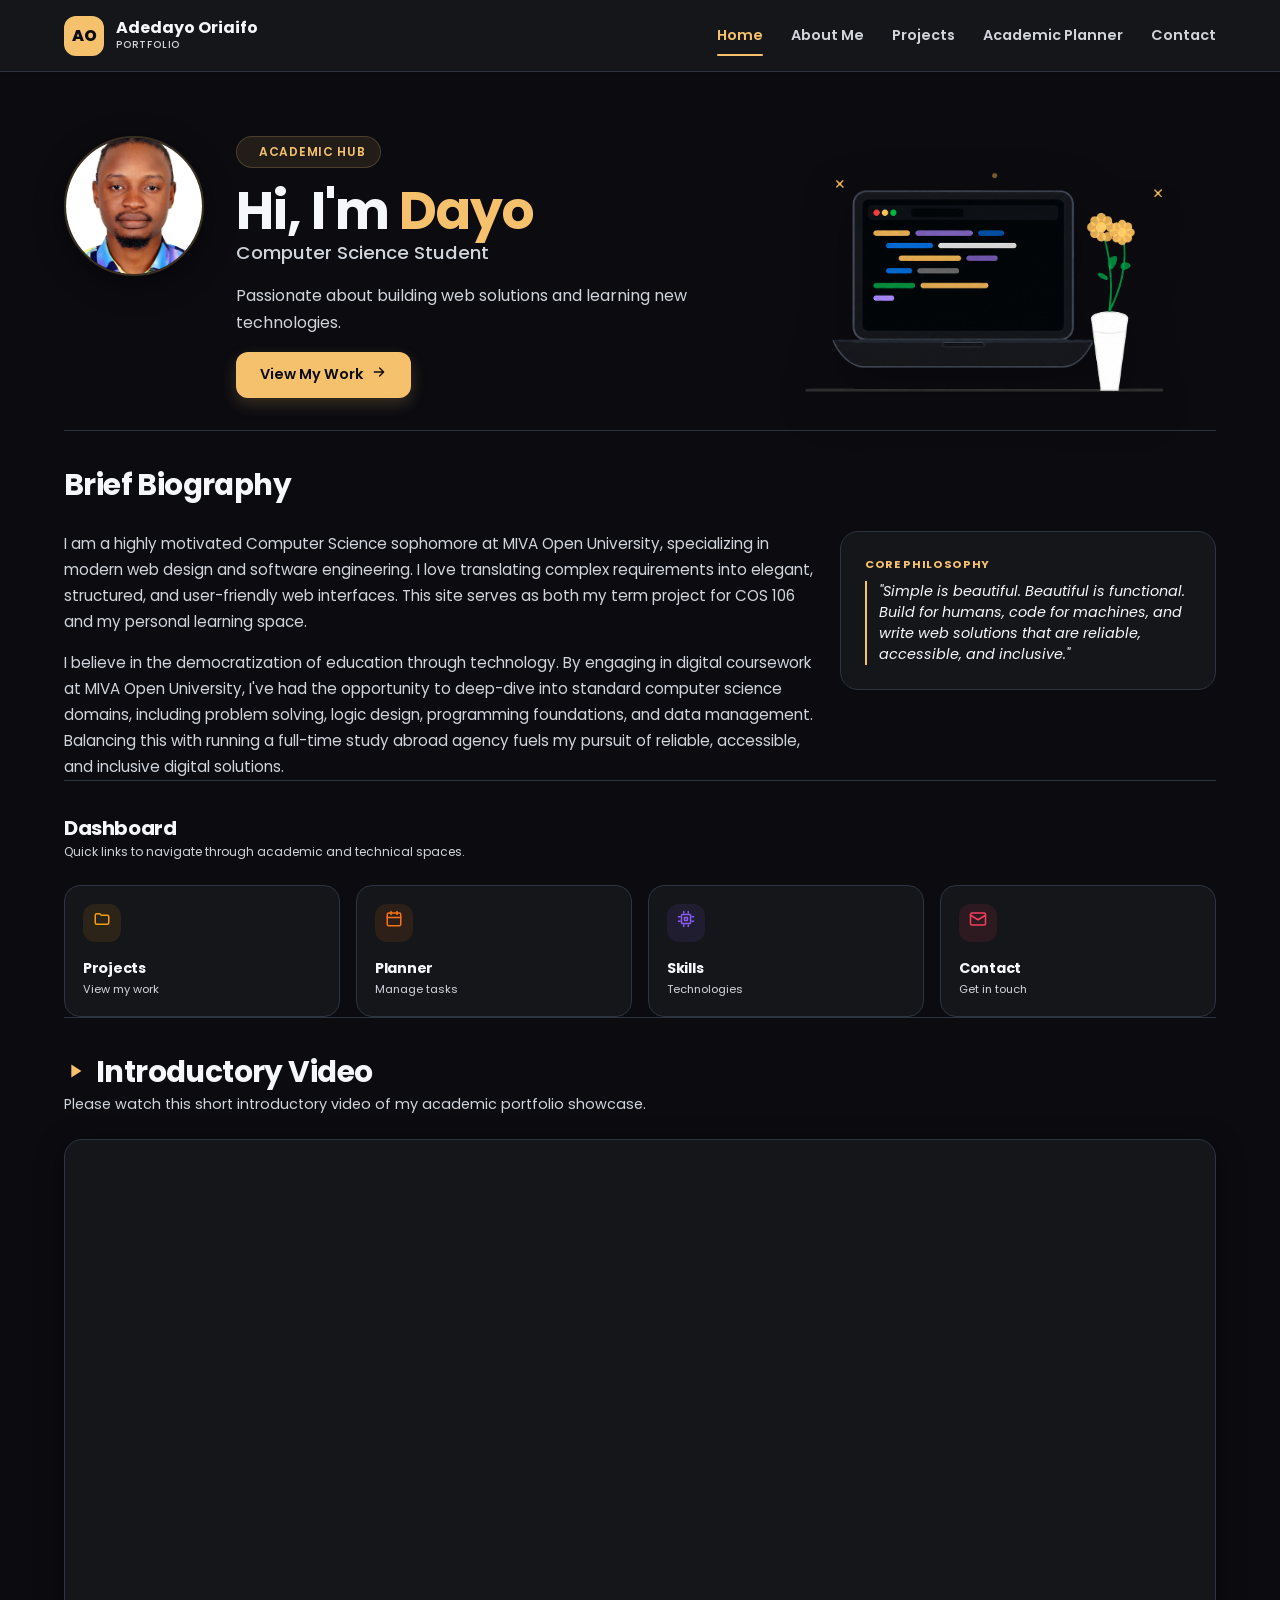
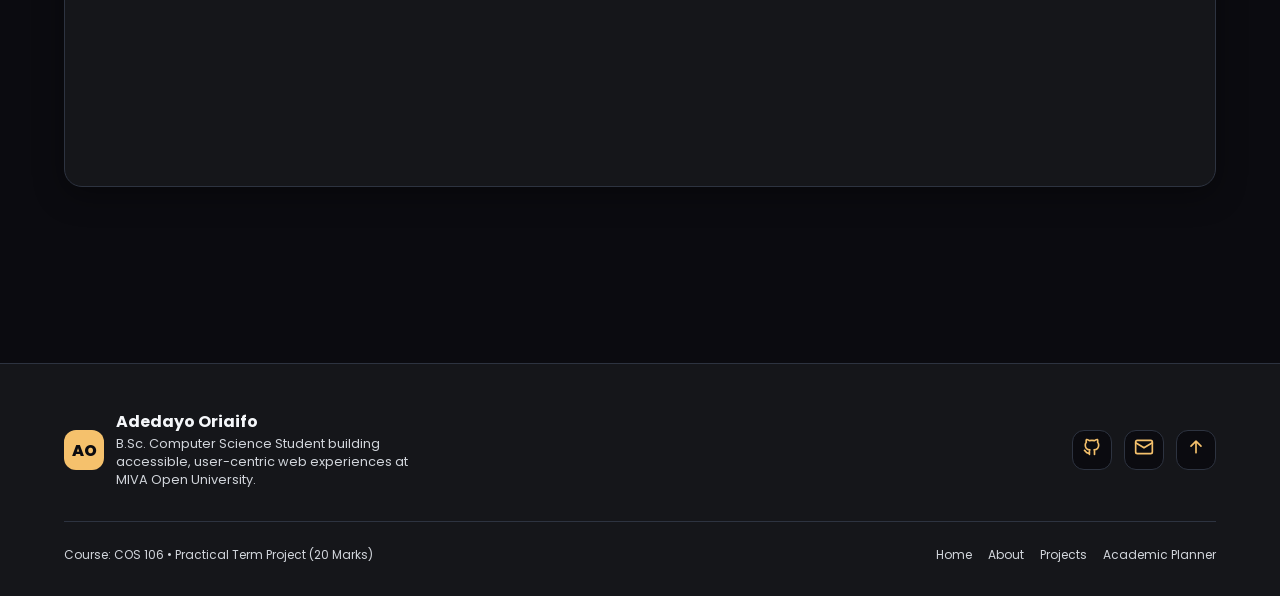
==== index.html @ 8abbb2ca "Project Structure fix" ====
<!doctype html>
<html lang="en">
<head>
<meta charset="UTF-8" />
<meta name="viewport" content="width=device-width, initial-scale=1.0" />
<title>Adedayo Oriaifo | Student Portfolio & Academic Planner</title>
<meta name="description" content="Academic portfolio and student management site for Adedayo Oriaifo, COS 106 term project." />
<link rel="stylesheet" href="styles.css" />
</head>
<body>

<!-- HEADER SECTION -->
 
<header class="site-header">
  <div class="container">
    <a href="index.html" class="brand" id="nav-logo">
      <span class="brand-mark">AO</span>
      <span>
        <span class="brand-text-name">Adedayo Oriaifo</span>
        <span class="brand-text-sub">Portfolio</span>
      </span>
    </a>

    <nav class="desktop-nav" aria-label="Primary navigation">
      <a href="index.html" class="nav-link active">Home</a>
      <a href="about.html" class="nav-link">About Me</a>
      <a href="projects.html" class="nav-link">Projects</a>
      <a href="planner.html" class="nav-link">Academic Planner</a>
      <a href="contact.html" class="nav-link">Contact</a>
    </nav>


    <div class="header-actions">
      <button id="mobile-menu-toggle" class="icon-btn mobile-menu-toggle" aria-label="Open menu" aria-expanded="false"></button>
    </div>
  </div>

  <nav id="mobile-nav" class="mobile-nav" hidden aria-label="Mobile navigation">
    <a href="index.html" class="mobile-nav-link active"><span data-icon="user"></span>Home</a>
    <a href="about.html" class="mobile-nav-link"><span data-icon="gradCap"></span>About Me</a>
    <a href="projects.html" class="mobile-nav-link"><span data-icon="folder"></span>Projects</a>
    <a href="planner.html" class="mobile-nav-link"><span data-icon="calendarDays"></span>Academic Planner</a>
    <a href="contact.html" class="mobile-nav-link"><span data-icon="mail"></span>Contact</a>
  </nav>
</header>

<!-- MAIN CONTENT -->

<main id="main-content">
  <div class="container">
    <section id="home-section" class="page-section">

      <div class="hero">
        <div class="hero-intro">
          <div class="hero-avatar">
            <img src="assets/images/dayo-profile.jpg" alt="Adedayo Oriaifo's Portrait" />
          </div>

          <div class="hero-copy">
            <span class="eyebrow"><span data-icon="sparkles"></span> Academic Hub</span>
            <div>
              <h1>Hi, I'm <span class="text-accent">Dayo</span></h1>
              <p class="role">Computer Science Student</p>
            </div>
            <p class="desc">Passionate about building web solutions and learning new technologies.</p>
            <div>
              <a href="projects.html" class="btn btn-primary" id="cta-work-btn">
                View My Work <span data-icon="arrowRight"></span>
              </a>
            </div>
          </div>
        </div>

        <div class="hero-illustration" id="hero-illustration">
          <img src="assets/images/hero-illustration.png" alt="Developer workspace illustration">
        </div>
      </div>

      <!-- Brief Biography -->
      <div class="bio-section">
        <h2>Brief Biography</h2>
        <div class="bio-grid">
          <div class="bio-text">
            <p>I am a highly motivated Computer Science sophomore at MIVA Open University, specializing in modern web design and software engineering. I love translating complex requirements into elegant, structured, and user-friendly web interfaces. This site serves as both my term project for COS 106 and my personal learning space.</p>
            <p>I believe in the democratization of education through technology. By engaging in digital coursework at MIVA Open University, I've had the opportunity to deep-dive into standard computer science domains, including problem solving, logic design, programming foundations, and data management. Balancing this with running a full-time study abroad agency fuels my pursuit of reliable, accessible, and inclusive digital solutions.</p>
          </div>
          <div class="philosophy-card">
            <span class="philosophy-label">Core Philosophy</span>
            <blockquote>"Simple is beautiful. Beautiful is functional. Build for humans, code for machines, and write web solutions that are reliable, accessible, and inclusive."</blockquote>
          </div>
        </div>
      </div>

      <!-- Dashboard Quick Nav -->
      <div class="dashboard-section">
        <div>
          <h3>Dashboard</h3>
          <p class="text-sec" style="font-size:0.75rem;">Quick links to navigate through academic and technical spaces.</p>
        </div>
        <div class="dashboard-grid">
          <a href="projects.html" class="dashboard-card">
            <div class="dc-top">
              <span class="dc-icon dc-amber" data-icon="folder"></span>
              <span class="dc-arrow">→</span>
            </div>
            <div>
              <h4>Projects</h4>
              <p>View my work</p>
            </div>
          </a>
          <a href="planner.html" class="dashboard-card">
            <div class="dc-top">
              <span class="dc-icon dc-orange" data-icon="calendarDays"></span>
              <span class="dc-arrow">→</span>
            </div>
            <div>
              <h4>Planner</h4>
              <p>Manage tasks</p>
            </div>
          </a>
          <a href="about.html#skills-subsection" class="dashboard-card">
            <div class="dc-top">
              <span class="dc-icon dc-violet" data-icon="cpu"></span>
              <span class="dc-arrow">→</span>
            </div>
            <div>
              <h4>Skills</h4>
              <p>Technologies</p>
            </div>
          </a>
          <a href="contact.html" class="dashboard-card">
            <div class="dc-top">
              <span class="dc-icon dc-rose" data-icon="mail"></span>
              <span class="dc-arrow">→</span>
            </div>
            <div>
              <h4>Contact</h4>
              <p>Get in touch</p>
            </div>
          </a>
        </div>
      </div>

      <!-- Introductory Video -->
      <div class="video-section">
        <div>
          <h2><span data-icon="play"></span> Introductory Video</h2>
          <p class="text-sec" style="font-size:0.9rem;">Please watch this short introductory video of my academic portfolio showcase.</p>
        </div>
        <div class="video-frame">
          <iframe
            src="https://www.youtube.com/embed/dQw4w9WgXcQ"
            title="Video presentation placeholder"
            frameborder="0"
            allow="accelerometer; autoplay; clipboard-write; encrypted-media; gyroscope; picture-in-picture; web-share"
            allowfullscreen>
          </iframe>
        </div>
      </div>

    </section>
  </div>
</main>

<!-- ===================== FOOTER ===================== -->
<footer class="site-footer">
  <div class="container">
    <div class="footer-top">
      <div class="footer-brand">
        <span class="brand-mark">AO</span>
        <div>
          <span class="brand-text-name">Adedayo Oriaifo</span>
          <p>B.Sc. Computer Science Student building accessible, user-centric web experiences at MIVA Open University.</p>
        </div>
      </div>
      <div class="footer-socials">
        <a href="https://github.com/aria-thorne" target="_blank" rel="noreferrer" class="icon-btn" title="GitHub Profile" data-icon="github"></a>
        <a href="contact.html" class="icon-btn" title="Contact Me" data-icon="mail"></a>
        <button id="back-to-top-btn" class="icon-btn" title="Back to Top" data-icon="arrowUp"></button>
      </div>
    </div>
    <div class="footer-bottom">
      <span>Course: COS 106 • Practical Term Project (20 Marks)</span>
      <div class="footer-links">
        <a href="index.html">Home</a>
        <a href="about.html">About</a>
        <a href="projects.html">Projects</a>
        <a href="planner.html">Academic Planner</a>
      </div>
    </div>
  </div>
</footer>

<script src="script.js"></script>
</body>
</html>
---- styles.css ----
@import url('https://fonts.googleapis.com/css2?family=Poppins:wght@400;500;600;700;800&display=swap');

/* ===================== THEME VARIABLES ===================== */
:root {
  /* Dark Theme */
  --bg-main: #0B0B10;
  --bg-sec: #15161A;
  --bg-card: #1F2430;
  --text-pri: #F5F7FA;
  --text-sec: #D1D5DB;
  --accent-pri: #F5C16C;
  --accent-hov: #D99706;
  --accent-sec: #A78BFA;
  --color-success: #22C55E;
  --color-error: #EF4444;
  --color-border: #2D3340;
  --theme-shadow: 0 8px 30px rgba(0, 0, 0, 0.35);
  --font-sans: "Poppins", ui-sans-serif, system-ui, -apple-system, sans-serif;
}

/* ===================== RESET / BASE ===================== */
* { box-sizing: border-box; }

html { scroll-behavior: smooth; }

body {
  background-color: var(--bg-main);
  color: var(--text-pri);
  font-family: var(--font-sans);
  margin: 0;
  padding: 0;
  min-height: 100vh;
  transition: background-color 0.3s ease, color 0.3s ease, border-color 0.3s ease;
}

img { max-width: 100%; display: block; }
a { color: inherit; text-decoration: none; }
button { font-family: inherit; cursor: pointer; }
::selection { background-color: rgba(245, 193, 108, 0.2); color: var(--accent-pri); }

h1, h2, h3, h4, h5 { margin: 0; font-weight: 700; letter-spacing: -0.02em; }
p { margin: 0; }
ul { margin: 0; padding: 0; list-style: none; }

.container {
  width: 100%;
  max-width: 1200px;
  margin: 0 auto;
  padding: 0 24px;
}

.page-section {
  padding: 32px 0 64px;
  animation: fadeIn 0.35s ease;
}

@media (min-width: 768px) {
  .page-section { padding: 64px 0 96px; }
}

@keyframes fadeIn {
  from { opacity: 0; transform: translateY(12px); }
  to { opacity: 1; transform: translateY(0); }
}

.animate-fade-in { animation: fadeIn 0.35s ease; }

main {
  flex-grow: 1;
  padding-top: 72px;
  padding-bottom: 80px;
  min-height: calc(100vh - 200px);
}

body {
  display: flex;
  flex-direction: column;
}

/* ===================== UTILITIES ===================== */
.text-sec { color: var(--text-sec); }
.text-accent { color: var(--accent-pri); }
.section-lead {
  max-width: 720px;
  color: var(--text-sec);
  font-size: 1rem;
  line-height: 1.7;
  margin-top: 12px;
}
.page-header { margin-bottom: 40px; }
.page-header h2 { font-size: 2rem; }
@media (min-width: 768px) { .page-header h2 { font-size: 2.5rem; } }

.eyebrow {
  display: inline-flex;
  align-items: center;
  gap: 8px;
  padding: 6px 14px;
  width: fit-content;
  border-radius: 999px;
  background: color-mix(in srgb, var(--accent-pri) 10%, transparent);
  border: 1px solid color-mix(in srgb, var(--accent-pri) 20%, transparent);
  color: var(--accent-pri);
  font-size: 0.75rem;
  font-weight: 600;
  letter-spacing: 0.06em;
  text-transform: uppercase;
}

/* ===================== HEADER / NAV ===================== */
.site-header {
  position: fixed;
  top: 0; left: 0;
  width: 100%;
  height: 72px;
  z-index: 50;
  background-color: var(--bg-sec);
  border-bottom: 1px solid var(--color-border);
  display: flex;
  align-items: center;
  box-shadow: 0 1px 2px rgba(0,0,0,0.05);
}

.site-header .container {
  display: flex;
  align-items: center;
  justify-content: space-between;
}

.brand {
  display: flex;
  align-items: center;
  gap: 12px;
  user-select: none;
}

.brand-mark {
  width: 40px; height: 40px;
  border-radius: 12px;
  background: var(--accent-pri);
  display: flex;
  align-items: center;
  justify-content: center;
  font-weight: 800;
  color: var(--bg-main);
  font-size: 1rem;
  transition: transform 0.3s ease;
  flex-shrink: 0;
}
.brand:hover .brand-mark { transform: scale(1.05); }

.brand-text-name {
  font-weight: 700;
  font-size: 1rem;
  display: block;
  line-height: 1.2;
  color: var(--text-pri);
}
.brand-text-sub {
  font-size: 10px;
  color: var(--text-sec);
  font-weight: 500;
  text-transform: uppercase;
  letter-spacing: 0.08em;
  display: block;
}

.desktop-nav {
  display: none;
  align-items: center;
  gap: 28px;
  margin-left: auto;
  height: 100%;
}

@media (min-width: 768px) { .desktop-nav { display: flex; } }

.nav-link {
  position: relative;
  padding: 4px 0;
  font-size: 0.9rem;
  font-weight: 600;
  color: var(--text-sec);
  transition: color 0.3s ease;
  background: none;
  border: none;
}
.nav-link:hover { color: var(--text-pri); }
.nav-link.active { color: var(--accent-pri); }
.nav-link.active::after {
  content: '';
  position: absolute;
  bottom: -6px; left: 0;
  width: 100%; height: 2px;
  border-radius: 999px;
  background: var(--accent-pri);
}

.nav-separator {
  display: none;
  width: 1px; height: 24px;
  background: var(--color-border);
  margin: 0 16px;
}
@media (min-width: 768px) { .nav-separator { display: block; } }

.header-actions {
  display: flex;
  align-items: center;
  gap: 12px;
  position: relative;
}

.icon-btn {
  width: 40px; height: 40px;
  border-radius: 12px;
  border: 1px solid var(--color-border);
  background-color: var(--bg-main);
  color: var(--accent-pri);
  display: flex;
  align-items: center;
  justify-content: center;
  transition: all 0.3s ease;
}
.icon-btn:hover { background-color: var(--bg-sec); transform: scale(1.05); }
.icon-btn svg { width: 20px; height: 20px; }

.mobile-menu-toggle { display: flex; color: var(--text-pri); }
@media (min-width: 768px) { .mobile-menu-toggle { display: none; } }

.mobile-nav {
  position: absolute;
  top: 72px; left: 0;
  width: 100%;
  background-color: var(--bg-sec);
  border-bottom: 1px solid var(--color-border);
  padding: 24px;
  box-shadow: 0 20px 40px rgba(0,0,0,0.2);
  display: flex;
  flex-direction: column;
  gap: 8px;
}
.mobile-nav[hidden] { display: none; }
@media (min-width: 768px) { .mobile-nav { display: none !important; } }

.mobile-nav-link {
  display: flex;
  align-items: center;
  gap: 14px;
  padding: 12px 16px;
  border-radius: 12px;
  font-weight: 500;
  font-size: 0.9rem;
  color: var(--text-sec);
  background: none;
  border: none;
  text-align: left;
  transition: all 0.3s ease;
}
.mobile-nav-link:hover { color: var(--text-pri); background: var(--bg-main); }
.mobile-nav-link.active { background: var(--accent-pri); color: var(--bg-main); }
.mobile-nav-link svg { width: 20px; height: 20px; color: var(--accent-pri); flex-shrink: 0; }
.mobile-nav-link.active svg { color: var(--bg-main); }

/* ===================== BUTTONS ===================== */
.btn {
  display: inline-flex;
  align-items: center;
  justify-content: center;
  gap: 8px;
  padding: 12px 24px;
  border-radius: 12px;
  font-weight: 600;
  font-size: 0.9rem;
  border: none;
  transition: all 0.3s ease;
  white-space: nowrap;
}
.btn:active { transform: scale(0.98); }
.btn-primary {
  background-color: var(--accent-pri);
  color: var(--bg-main);
  box-shadow: 0 6px 16px color-mix(in srgb, var(--accent-pri) 20%, transparent);
}
.btn-primary:hover { background-color: var(--accent-hov); transform: scale(1.02); }
.btn-outline {
  background: transparent;
  color: var(--text-pri);
  border: 1px solid var(--color-border);
}
.btn-outline:hover { background: color-mix(in srgb, var(--accent-pri) 10%, transparent); }
.btn-outline-accent {
  background: transparent;
  color: var(--accent-pri);
  border: 1px solid var(--accent-pri);
}
.btn-outline-accent:hover { background: color-mix(in srgb, var(--accent-pri) 10%, transparent); }
.btn-block { width: 100%; }
.btn-sm { padding: 10px 16px; font-size: 0.8rem; }
.btn svg { width: 16px; height: 16px; }

/* ===================== CARDS / INPUT / TABLE ===================== */
.custom-card {
  background-color: var(--bg-card);
  border-radius: 18px;
  padding: 24px;
  border: 1px solid var(--color-border);
  box-shadow: var(--theme-shadow);
  transition: transform 0.3s ease, box-shadow 0.3s ease, background-color 0.3s ease, border-color 0.3s ease;
  position: relative;
}
.custom-card:hover {
  transform: translateY(-6px);
  box-shadow: 0 12px 40px rgba(0, 0, 0, 0.45);
}
.custom-input {
  width: 100%;
  background-color: var(--bg-main);
  border: 1px solid var(--color-border);
  color: var(--text-pri);
  border-radius: 12px;
  padding: 12px 16px;
  font-size: 14px;
  font-family: inherit;
  outline: none;
  transition: border-color 0.3s ease, box-shadow 0.3s ease;
}
.custom-input:focus {
  border-color: var(--accent-pri);
  box-shadow: 0 0 0 2px color-mix(in srgb, var(--accent-pri) 20%, transparent);
}
textarea.custom-input { resize: vertical; min-height: 120px; }

.field-label {
  display: block;
  font-size: 0.75rem;
  font-weight: 600;
  color: var(--text-sec);
  margin-bottom: 6px;
}

.custom-table-wrap {
  overflow-x: auto;
  border: 1px solid var(--color-border);
  border-radius: 18px;
  background-color: var(--bg-sec);
  box-shadow: 0 2px 8px rgba(0,0,0,0.06);
}
.custom-table { width: 100%; border-collapse: collapse; }
.custom-table th {
  background-color: var(--bg-sec);
  color: var(--accent-pri);
  text-align: left;
  padding: 12px 16px;
  font-weight: 600;
  font-size: 0.85rem;
  border-bottom: 2px solid var(--color-border);
  white-space: nowrap;
}
.custom-table td {
  padding: 12px 16px;
  border-bottom: 1px solid var(--color-border);
  color: var(--text-sec);
  font-size: 0.85rem;
}
.custom-table tr:hover { background-color: rgba(255, 255, 255, 0.02); }
.text-center { text-align: center; }

.grade-pill {
  display: inline-block;
  padding: 4px 12px;
  border-radius: 999px;
  font-size: 0.7rem;
  font-weight: 600;
}
.grade-pending { background: color-mix(in srgb, var(--accent-pri) 10%, transparent); color: var(--accent-pri); border: 1px solid color-mix(in srgb, var(--accent-pri) 20%, transparent); }
.grade-a { background: rgba(34,197,94,0.1); color: #22C55E; border: 1px solid rgba(34,197,94,0.2); }
.grade-b { background: rgba(99,102,241,0.1); color: #818CF8; border: 1px solid rgba(99,102,241,0.2); }

/* ===================== GRID HELPERS ===================== */
.grid { display: grid; gap: 24px; }
.grid-2 { grid-template-columns: 1fr; }
.grid-3 { grid-template-columns: 1fr; }
@media (min-width: 768px) { .grid-2 { grid-template-columns: 1fr 1fr; } }
@media (min-width: 768px) { .grid-3.md-2 { grid-template-columns: 1fr 1fr; } }
@media (min-width: 1024px) { .grid-3 { grid-template-columns: repeat(3, 1fr); } }

.stack { display: flex; flex-direction: column; }
.gap-1 { gap: 8px; } .gap-2 { gap: 16px; } .gap-3 { gap: 24px; } .gap-4 { gap: 32px; }

/* ===================== HOME PAGE ===================== */
.hero {
  display: grid;
  grid-template-columns: 1fr;
  gap: 40px;
  align-items: center;
}
@media (min-width: 1024px) { .hero { grid-template-columns: 7fr 5fr; } }

.hero-intro {
  display: flex;
  padding-bottom: 32px;
  flex-direction: column;
  align-items: center;
  text-align: center;
  gap: 32px;
}
@media (min-width: 640px) { .hero-intro { flex-direction: row; align-items: flex-start; text-align: left; } }

.hero-avatar {
  width: 140px; height: 140px;
  border-radius: 999px;
  overflow: hidden;
  border: 2px solid color-mix(in srgb, var(--accent-pri) 20%, transparent);
  box-shadow: var(--theme-shadow);
  flex-shrink: 0;
}
.hero-avatar img { width: 100%; height: 100%; object-fit: cover; }

.hero-copy { flex-grow: 1; display: flex; flex-direction: column; gap: 16px; }
.hero-copy h1 { font-size: 2.2rem; line-height: 1.05; }
@media (min-width: 640px) { .hero-copy h1 { font-size: 2.75rem; } }
@media (min-width: 768px) { .hero-copy h1 { font-size: 3.25rem; } }
.hero-copy .role { font-size: 1.15rem; font-weight: 500; color: var(--text-sec); }
.hero-copy .desc { font-size: 1rem; color: var(--text-sec); line-height: 1.7; }

.hero-illustration { display: none; justify-content: center; align-items: center; }
@media (min-width: 1024px) { .hero-illustration { display: flex; } }
.hero-illustration img { width: 100%; max-width: 380px; height: auto; display:block; filter: drop-shadow(0 12px 24px rgba(0,0,0,0.25)); }

.quicklinks {
  display: grid;
  grid-template-columns: repeat(2, 1fr);
  gap: 16px;
  margin-top: 8px;
}
@media (min-width: 768px) { .quicklinks { grid-template-columns: repeat(4, 1fr); } }
.quicklink {
  display: flex;
  flex-direction: column;
  gap: 10px;
  align-items: flex-start;
}
.quicklink .ql-icon {
  width: 44px; height: 44px;
  border-radius: 12px;
  background: color-mix(in srgb, var(--accent-pri) 10%, transparent);
  color: var(--accent-pri);
  display: flex; align-items: center; justify-content: center;
}
.quicklink .ql-icon svg { width: 22px; height: 22px; }
.quicklink h4 { font-size: 1rem; }
.quicklink p { font-size: 0.8rem; color: var(--text-sec); }

/* ===================== HOME: BIO / DASHBOARD / VIDEO ===================== */
.bio-section, .dashboard-section, .video-section {
  padding-top: 32px;
  border-top: 1px solid var(--color-border);
  display: flex;
  flex-direction: column;
  gap: 24px;
}
.bio-section h2 { font-size: 1.5rem; }
@media (min-width: 768px) { .bio-section h2 { font-size: 1.85rem; } }

.bio-grid {
  display: grid;
  grid-template-columns: 1fr;
  gap: 24px;
  align-items: start;
}
@media (min-width: 768px) { .bio-grid { grid-template-columns: 8fr 4fr; } }

.bio-text { display: flex; flex-direction: column; gap: 16px; }
.bio-text p { color: var(--text-sec); line-height: 1.7; font-size: 0.95rem; }

.philosophy-card {
  padding: 24px;
  background: var(--bg-sec);
  border: 1px solid var(--color-border);
  border-radius: 18px;
}
.philosophy-label {
  display: block;
  font-size: 0.7rem;
  text-transform: uppercase;
  letter-spacing: 0.06em;
  font-weight: 700;
  color: var(--accent-pri);
  margin-bottom: 8px;
}
.philosophy-card blockquote {
  margin: 0;
  font-style: italic;
  font-size: 0.9rem;
  color: var(--text-pri);
  border-left: 2px solid var(--accent-pri);
  padding-left: 12px;
}

.dashboard-section h3 { font-size: 1.25rem; }

.dashboard-grid {
  display: grid;
  grid-template-columns: repeat(2, 1fr);
  gap: 16px;
}
@media (min-width: 1024px) { .dashboard-grid { grid-template-columns: repeat(4, 1fr); } }

.dashboard-card {
  padding: 18px;
  background: var(--bg-sec);
  border: 1px solid var(--color-border);
  border-radius: 16px;
  display: flex;
  flex-direction: column;
  justify-content: space-between;
  gap: 16px;
  transition: all 0.3s ease;
}
.dashboard-card:hover { border-color: var(--accent-pri); box-shadow: 0 8px 20px rgba(0,0,0,0.15); transform: translateY(-3px); }
.dc-top { display: flex; align-items: center; justify-content: space-between; }
.dc-icon {
  width: 38px; height: 38px;
  border-radius: 12px;
  display: flex; align-items: center; justify-content: center;
}
.dc-icon svg { width: 18px; height: 18px; }
.dc-amber { color: #F59E0B; background: rgba(245, 158, 11, 0.1); }
.dc-orange { color: #F97316; background: rgba(249, 115, 22, 0.1); }
.dc-violet { color: #8B5CF6; background: rgba(139, 92, 246, 0.1); }
.dc-rose { color: #F43F5E; background: rgba(244, 63, 94, 0.1); }
.dc-arrow { color: var(--accent-pri); opacity: 0; transition: opacity 0.3s ease; font-weight: 600; font-size: 0.9rem; }
.dashboard-card:hover .dc-arrow { opacity: 1; }
.dashboard-card h4 { font-size: 0.9rem; margin-bottom: 2px; transition: color 0.3s ease; }
.dashboard-card:hover h4 { color: var(--accent-pri); }
.dashboard-card p { font-size: 0.7rem; color: var(--text-sec); }

.video-section h2 {
  font-size: 1.5rem;
  display: flex;
  align-items: center;
  gap: 10px;
}
@media (min-width: 768px) { .video-section h2 { font-size: 1.85rem; } }
.video-section h2 svg { width: 22px; height: 22px; color: var(--accent-pri); }
.video-frame {
  position: relative;
  width: 100%;
  aspect-ratio: 16/9;
  border-radius: 18px;
  overflow: hidden;
  border: 1px solid var(--color-border);
  background: var(--bg-sec);
  box-shadow: var(--theme-shadow);
}
.video-frame iframe { width: 100%; height: 100%; border: none; }

/* ===================== ABOUT PAGE ===================== */
.icon-tile {
  width: 48px; height: 48px;
  border-radius: 12px;
  background: color-mix(in srgb, var(--accent-pri) 10%, transparent);
  color: var(--accent-pri);
  display: flex; align-items: center; justify-content: center;
  margin-bottom: 8px;
}
.icon-tile svg { width: 24px; height: 24px; }

.card-footnote {
  margin-top: 24px;
  padding-top: 16px;
  border-top: 1px solid var(--color-border);
  display: flex;
  align-items: center;
  gap: 8px;
  font-size: 0.75rem;
  color: var(--accent-pri);
  font-weight: 600;
}
.card-footnote svg { width: 16px; height: 16px; }

.section-heading-row {
  display: flex;
  align-items: center;
  gap: 12px;
  margin-bottom: 8px;
}
.section-heading-row svg { width: 24px; height: 24px; color: var(--accent-pri); }
.section-heading-row h3 { font-size: 1.5rem; }

.skill-bar-item {
  padding: 16px;
  background: var(--bg-sec);
  border: 1px solid var(--color-border);
  border-radius: 12px;
  display: flex;
  flex-direction: column;
  gap: 8px;
}
.skill-bar-top { display: flex; justify-content: space-between; font-size: 0.9rem; }
.skill-bar-top .pct { font-family: monospace; color: var(--accent-pri); font-weight: 700; }
.skill-bar-track { width: 100%; height: 10px; background: var(--bg-main); border-radius: 999px; overflow: hidden; }
.skill-bar-fill { height: 100%; background: var(--accent-pri); border-radius: 999px; transition: width 1s ease; }

.hobby-card { position: relative; }
.hobby-card:hover { border-color: var(--accent-pri); }
.hobby-star { position: absolute; top: 16px; right: 16px; color: var(--accent-pri); font-size: 0.8rem; opacity: 0.4; }
.hobby-card:hover .hobby-star { opacity: 1; }
.hobby-card h4 { font-size: 1.1rem; margin-bottom: 8px; }
.hobby-card p { font-size: 0.9rem; color: var(--text-sec); line-height: 1.6; }

/* ===================== PROJECTS PAGE ===================== */
.project-card {
  padding: 0;
  overflow: hidden;
  display: flex;
  flex-direction: column;
}
.project-thumb {
  position: relative;
  aspect-ratio: 4/3;
  width: 100%;
  overflow: hidden;
  background: var(--bg-sec);
  border-bottom: 1px solid var(--color-border);
}
.project-thumb img { width: 100%; height: 100%; object-fit: cover; transition: transform 0.5s ease; }
.project-card:hover .project-thumb img { transform: scale(1.05); }
.zoom-btn {
  position: absolute;
  top: 16px; right: 16px;
  width: 40px; height: 40px;
  border-radius: 999px;
  background: color-mix(in srgb, var(--bg-main) 90%, transparent);
  border: 1px solid var(--color-border);
  color: var(--accent-pri);
  display: flex; align-items: center; justify-content: center;
  opacity: 0;
  transition: opacity 0.3s ease, transform 0.3s ease;
}
.zoom-btn svg { width: 18px; height: 18px; }
.project-card:hover .zoom-btn { opacity: 1; }
.zoom-btn:hover { transform: scale(1.1); }

.project-body {
  padding: 24px;
  display: flex;
  flex-direction: column;
  gap: 20px;
  flex-grow: 1;
  justify-content: space-between;
}
.project-body h3 { font-size: 1.25rem; }
.project-body .desc { font-size: 0.9rem; color: var(--text-sec); line-height: 1.6; margin-top: 12px; }
.tag-row { display: flex; flex-wrap: wrap; gap: 6px; margin-top: 12px; }
.tag-chip {
  background: var(--bg-sec);
  color: var(--text-sec);
  border: 1px solid var(--color-border);
  font-size: 0.7rem;
  padding: 4px 10px;
  border-radius: 8px;
  font-weight: 500;
}
.project-actions {
  display: flex;
  gap: 12px;
  padding-top: 12px;
  border-top: 1px solid color-mix(in srgb, var(--color-border) 50%, transparent);
}
.project-actions .btn { flex: 1; font-size: 0.75rem; padding: 10px 16px; }

.callout-box {
  padding: 24px;
  background: var(--bg-sec);
  border: 1px solid var(--color-border);
  border-radius: 18px;
  display: flex;
  flex-direction: column;
  gap: 16px;
  margin-top: 32px;
}
@media (min-width: 640px) { .callout-box { flex-direction: row; align-items: center; justify-content: space-between; } }
.callout-box h4 { font-size: 1.1rem; margin: 6px 0; }
.callout-box p { font-size: 0.9rem; color: var(--text-sec); max-width: 560px; }

.lightbox {
  position: fixed;
  inset: 0;
  z-index: 100;
  background: rgba(0,0,0,0.85);
  backdrop-filter: blur(4px);
  display: flex;
  align-items: center;
  justify-content: center;
  padding: 16px;
}
.lightbox[hidden] { display: none; }
.lightbox-inner {
  position: relative;
  max-width: 900px;
  width: 100%;
  background: var(--bg-card);
  border: 1px solid var(--color-border);
  border-radius: 24px;
  overflow: hidden;
  box-shadow: 0 30px 60px rgba(0,0,0,0.5);
}
.lightbox-img-wrap { position: relative; aspect-ratio: 16/9; width: 100%; background: #000; }
.lightbox-img-wrap img { width: 100%; height: 100%; object-fit: contain; }
.lightbox-close {
  position: absolute;
  top: 16px; right: 16px;
  width: 40px; height: 40px;
  border-radius: 999px;
  background: rgba(0,0,0,0.6);
  border: 1px solid rgba(255,255,255,0.2);
  color: #fff;
  display: flex; align-items: center; justify-content: center;
}
.lightbox-close:hover { transform: scale(1.05); }
.lightbox-caption { padding: 20px 24px; }
.lightbox-caption h3 { font-size: 1.2rem; margin-bottom: 6px; }
.lightbox-caption p { font-size: 0.85rem; color: var(--text-sec); }

/* ===================== PLANNER PAGE ===================== */
.planner-summary {
  display: grid;
  grid-template-columns: 1fr;
  gap: 24px;
  margin-bottom: 32px;
}
@media (min-width: 1024px) { .planner-summary { grid-template-columns: 6fr 6fr; } }

.progress-ring-wrap { display: flex; align-items: center; gap: 20px; }
.progress-ring { position: relative; width: 96px; height: 96px; flex-shrink: 0; }
.progress-ring svg { width: 100%; height: 100%; transform: rotate(-90deg); }
.progress-ring circle { fill: none; stroke-width: 8; }
.progress-ring .ring-bg { stroke: var(--color-border); }
.progress-ring .ring-fill { stroke: var(--accent-pri); stroke-linecap: round; transition: stroke-dashoffset 0.6s ease; }
.progress-ring-label {
  position: absolute; inset: 0;
  display: flex; align-items: center; justify-content: center;
  font-weight: 700; font-size: 1.1rem;
}
.progress-stats { display: flex; gap: 24px; flex-wrap: wrap; }
.progress-stat { display: flex; flex-direction: column; }
.progress-stat .num { font-size: 1.6rem; font-weight: 700; }
.progress-stat .lbl { font-size: 0.75rem; color: var(--text-sec); }

.planner-note {
  margin-top: 24px;
  padding-top: 16px;
  border-top: 1px solid var(--color-border);
  display: flex; align-items: center; gap: 8px;
  font-size: 0.8rem; color: var(--text-sec);
}
.planner-note svg { width: 16px; height: 16px; color: var(--accent-pri); }

.beats-player { display: flex; flex-direction: column; gap: 16px; overflow: hidden; }
.beats-head { display: flex; align-items: center; justify-content: space-between; }
.beats-head .title-row { display: flex; align-items: center; gap: 8px; }
.beats-head .title-row svg { width: 20px; height: 20px; color: var(--accent-pri); }
.beats-badge {
  font-size: 0.7rem;
  background: color-mix(in srgb, var(--accent-pri) 10%, transparent);
  color: var(--accent-pri);
  padding: 4px 10px;
  border-radius: 999px;
  font-weight: 500;
}
.beats-desc { font-size: 0.85rem; color: var(--text-sec); line-height: 1.6; }
.beats-controls { display: flex; flex-direction: column; gap: 16px; }
@media (min-width: 640px) { .beats-controls { flex-direction: row; align-items: center; } }
.beats-type-toggle {
  display: flex;
  align-items: center;
  background: var(--bg-sec);
  border: 1px solid var(--color-border);
  border-radius: 12px;
  padding: 4px;
  gap: 4px;
  flex: 1;
}
.beats-type-btn {
  flex: 1;
  padding: 8px 10px;
  border-radius: 8px;
  font-size: 0.75rem;
  font-weight: 600;
  background: none;
  border: none;
  color: var(--text-sec);
  transition: all 0.3s ease;
}
.beats-type-btn:hover { color: var(--text-pri); }
.beats-type-btn.active {
  background: color-mix(in srgb, var(--accent-pri) 15%, transparent);
  color: var(--accent-pri);
  border: 1px solid color-mix(in srgb, var(--accent-pri) 30%, transparent);
}
.beats-volume-row {
  display: flex;
  align-items: center;
  gap: 16px;
  padding: 12px;
  background: color-mix(in srgb, var(--bg-sec) 50%, transparent);
  border: 1px solid color-mix(in srgb, var(--color-border) 50%, transparent);
  border-radius: 12px;
}
.beats-volume-row button { color: var(--accent-pri); background: none; border: none; display: flex; }
.beats-volume-row button svg { width: 20px; height: 20px; }
.beats-volume-row input[type="range"] {
  flex: 1;
  height: 6px;
  border-radius: 999px;
  background: var(--color-border);
  accent-color: var(--accent-pri);
  cursor: pointer;
}
.beats-volume-row .vol-label { font-size: 0.75rem; font-family: monospace; color: var(--text-sec); width: 46px; text-align: right; }

.planner-forms {
  display: grid;
  grid-template-columns: 1fr;
  gap: 32px;
}
@media (min-width: 1024px) { .planner-forms { grid-template-columns: 5fr 7fr; } }

.task-form { display: flex; flex-direction: column; gap: 16px; }
.field-row-2 { display: grid; grid-template-columns: 1fr 1fr; gap: 16px; }

.stack .gap-2 { gap: 16px; }

.task-list-head {
  display: flex;
  flex-direction: row;
  gap: 16px;
  justify-content: space-between;
  margin-bottom: 0px;
}
@media (min-width: 640px) { .task-list-head { flex-direction: row; align-items: center; } }
.planner-forms h3 { line-height: 1.7; }

.task-filter {
  display: flex;
  align-items: center;
  gap: 8px;
  background: var(--bg-sec);
  border: 1px solid var(--color-border);
  border-radius: 12px;
  padding: 4px;
  height: 30px;
}
.task-filter svg { width: 14px; height: 14px; color: var(--accent-pri); margin-left: 10px; flex-shrink: 0; }
.task-filter select {
  background: transparent;
  border: none;
  outline: none;
  color: var(--text-pri);
  font-size: 0.75rem;
  font-weight: 600;
  font-family: inherit;
  line-height: 1;
  cursor: pointer;
  padding-right: 10px;
}

.task-list { display: flex; flex-direction: column; gap: 12px; }
.task-empty {
  padding: 48px 24px;
  text-align: center;
  border: 1px dashed var(--color-border);
  background: color-mix(in srgb, var(--bg-sec) 50%, transparent);
  border-radius: 18px;
  color: var(--text-sec);
  display: flex;
  flex-direction: column;
  align-items: center;
  gap: 8px;
}
.task-empty svg { width: 40px; height: 40px; color: var(--accent-pri); opacity: 0.55; }
.task-empty h4 { color: var(--text-pri); font-size: 1rem; }
.task-empty p { font-size: 0.8rem; }

.task-item {
  display: flex;
  align-items: center;
  justify-content: space-between;

  gap: 16px;

  padding: 14.5px 24px;

  border-radius: 18px;
  border: 1px solid var(--color-border);
  background: var(--bg-card);
  transition: all 0.3s ease;
}

.task-item:hover { border-color: var(--accent-pri); }
.task-item.completed { background: color-mix(in srgb, var(--bg-sec) 40%, transparent); border-color: color-mix(in srgb, var(--color-border) 50%, transparent); opacity: 0.7; }
.task-item-left { display: flex; align-items: center; gap: 18px; flex: 1; min-width: 0; }
.task-check { color: var(--accent-pri); background: none; border: none; margin-top: 2px; flex-shrink: 0; transition: transform 0.2s ease; }
.task-check:active { transform: scale(0.9); }
.task-check svg { width: 22px; height: 22px; }
.task-check.done svg { color: var(--color-success); }
.task-info { display: flex; flex-direction: column; justify-content: center; gap: 8px; min-width: 0; }
.task-title { font-size: 0.9rem; font-weight: 600; line-height: 1.3; color: var(--text-pri); }
.task-item.completed .task-title { text-decoration: line-through; color: var(--text-sec); }
.task-meta { display: flex; flex-wrap: wrap; align-items: center; gap: 12px; font-size: 0.7rem; font-weight: 500; color: var(--text-sec); }
.task-meta .course-chip { background: var(--bg-sec); border: 1px solid var(--color-border); padding: 2px 8px; border-radius: 6px; }
.task-meta .due-date { display: flex; align-items: center; gap: 4px; }
.task-meta .due-date svg { width: 12px; height: 12px; color: var(--accent-pri); }
.task-meta .priority { display: flex; align-items: center; gap: 4px; text-transform: uppercase; letter-spacing: 0.04em; font-weight: 700; }
.task-meta .priority svg { width: 12px; height: 12px; }
.priority-high { color: var(--color-error); }
.priority-medium { color: var(--accent-pri); }
.priority-low { color: var(--text-sec); }
.task-delete {
  width: 36px; height: 36px;
  align-self: center;
  border-radius: 12px;
  border: 1px solid var(--color-border);
  color: var(--text-sec);
  background: none;
  display: flex; align-items: center; justify-content: center;
  flex-shrink: 0;
  transition: all 0.3s ease;
}
.task-delete:hover { color: var(--color-error); border-color: var(--color-error); }
.task-delete svg { width: 16px; height: 16px; }

/* ===================== CONTACT PAGE ===================== */
.contact-grid {
  display: grid;
  grid-template-columns: 1fr;
  gap: 32px;
  align-items: flex-start;
}
@media (min-width: 1024px) { .contact-grid { grid-template-columns: 5fr 7fr; } }

.info-row { display: flex; align-items: flex-start; gap: 16px; }
.info-icon {
  width: 40px; height: 40px;
  border-radius: 12px;
  background: color-mix(in srgb, var(--accent-pri) 10%, transparent);
  color: var(--accent-pri);
  display: flex; align-items: center; justify-content: center;
  flex-shrink: 0;
}
.info-icon svg { width: 20px; height: 20px; }
.info-text .lbl { font-size: 0.75rem; color: var(--text-sec); display: block; }
.info-text .val { font-size: 0.9rem; font-weight: 600; color: var(--text-pri); transition: color 0.3s ease; }
.info-text a.val:hover { color: var(--accent-pri); }

.contact-form { display: flex; flex-direction: column; gap: 18px; }
.form-alert {
  display: flex;
  align-items: flex-start;
  gap: 10px;
  padding: 14px 16px;
  border-radius: 12px;
  font-size: 0.85rem;
  line-height: 1.5;
}
.form-alert svg { width: 18px; height: 18px; flex-shrink: 0; margin-top: 1px; }
.form-alert.error { background: rgba(239,68,68,0.1); color: var(--color-error); border: 1px solid rgba(239,68,68,0.25); }
.form-alert.success { background: rgba(34,197,94,0.1); color: var(--color-success); border: 1px solid rgba(34,197,94,0.25); }
.form-alert[hidden] { display: none; }

/* ===================== FOOTER ===================== */
.site-footer {
  background: var(--bg-sec);
  border-top: 1px solid var(--color-border);
  padding: 48px 0 32px;
  margin-top: auto;
}
.footer-top {
  display: flex;
  flex-direction: column;
  gap: 24px;
  padding-bottom: 32px;
  border-bottom: 1px solid var(--color-border);
}
@media (min-width: 768px) { .footer-top { flex-direction: row; align-items: center; justify-content: space-between; } }
.footer-brand { display: flex; align-items: center; gap: 12px; }
.footer-brand p { font-size: 0.8rem; color: var(--text-sec); max-width: 320px; margin-top: 4px; }
.footer-socials { display: flex; align-items: center; gap: 12px; }
.footer-bottom {
  display: flex;
  flex-direction: column;
  gap: 16px;
  align-items: center;
  justify-content: space-between;
  padding-top: 24px;
  font-size: 0.75rem;
  color: var(--text-sec);
}
@media (min-width: 640px) { .footer-bottom { flex-direction: row; } }
.footer-links { display: flex; gap: 16px; flex-wrap: wrap; justify-content: center; }
.footer-links a:hover, .footer-links button:hover { color: var(--accent-pri); }
.footer-links button { background: none; border: none; color: inherit; font-size: inherit; font-family: inherit; }

/* ===================== MULTIMEDIA (About page video) ===================== */
.media-frame {
  border-radius: 18px;
  overflow: hidden;
  border: 1px solid var(--color-border);
  background: var(--bg-sec);
}
.media-frame video { width: 100%; display: block; }

/* Reduced motion */
@media (prefers-reduced-motion: reduce) {
  *, *::before, *::after { animation-duration: 0.001ms !important; transition-duration: 0.001ms !important; }
}

/* Focus visibility for accessibility */
a:focus-visible, button:focus-visible, input:focus-visible, select:focus-visible, textarea:focus-visible {
  outline: 2px solid var(--accent-pri);
  outline-offset: 2px;
}
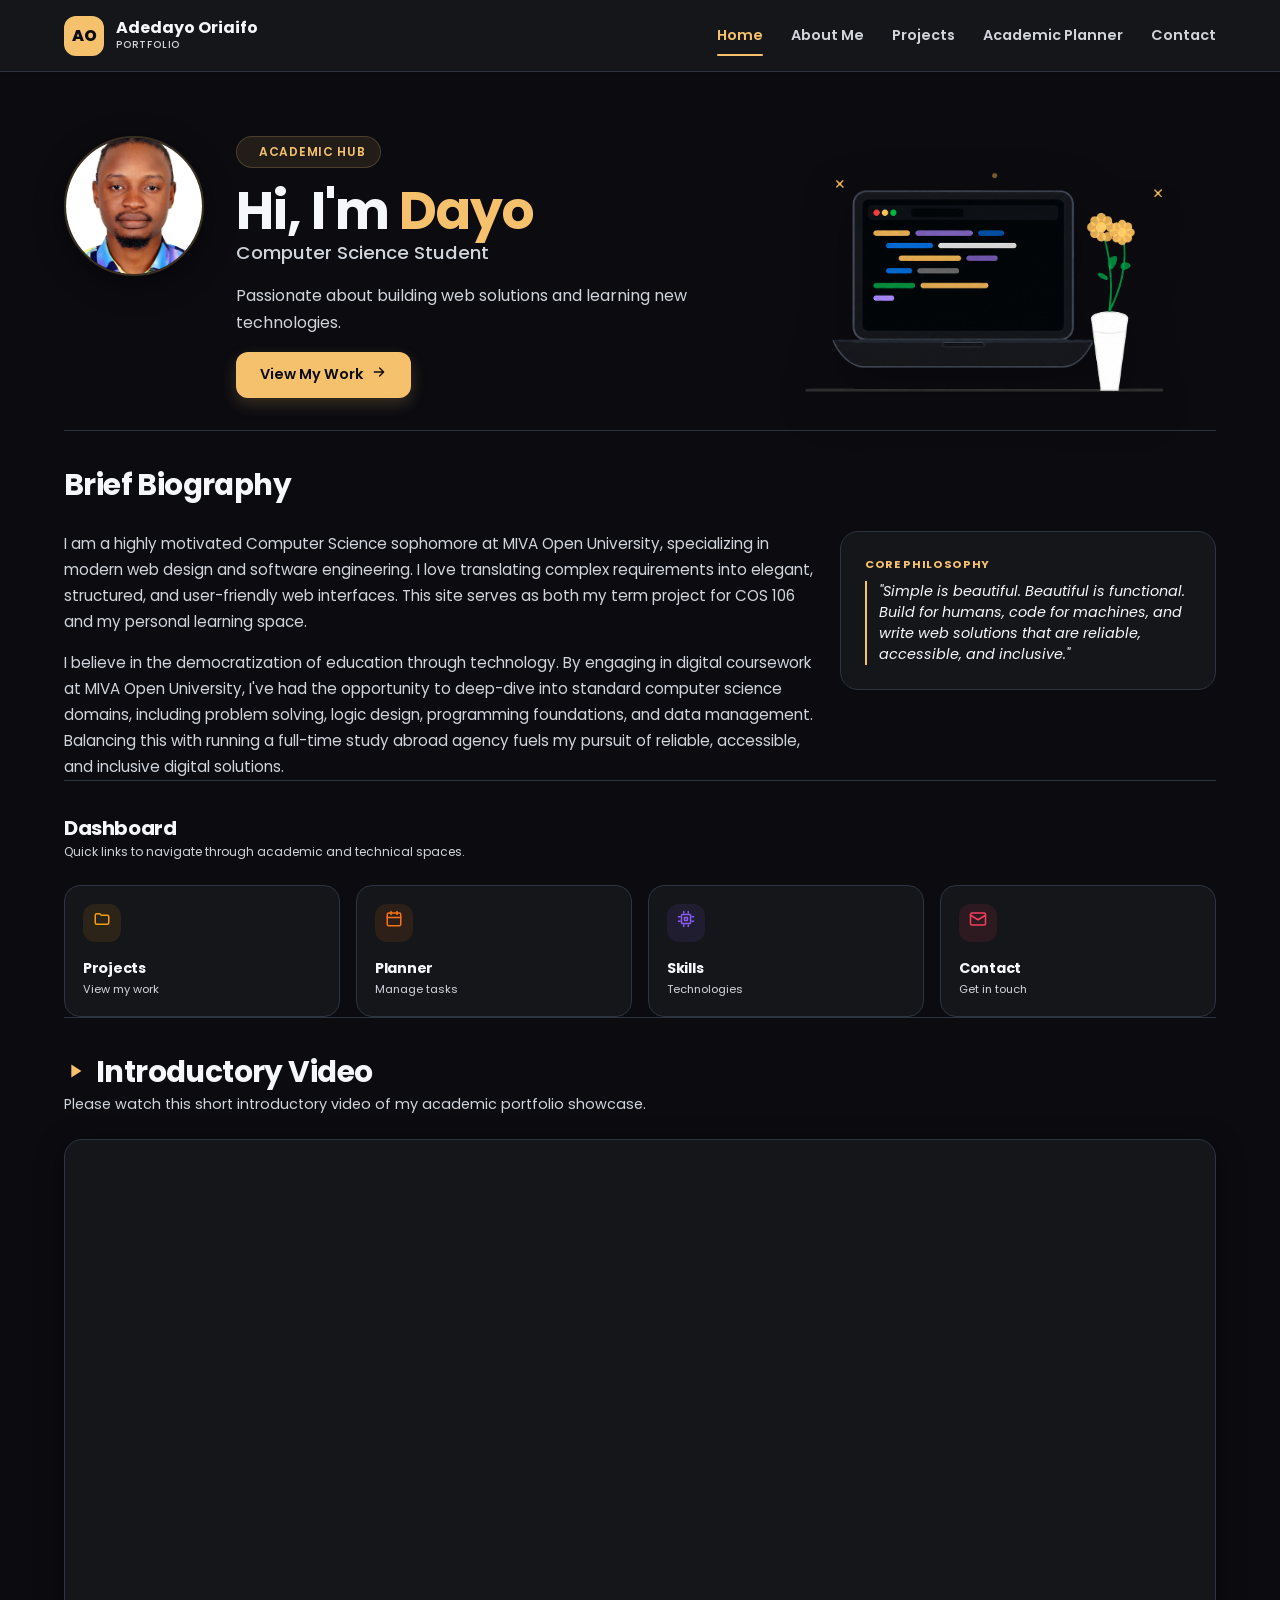
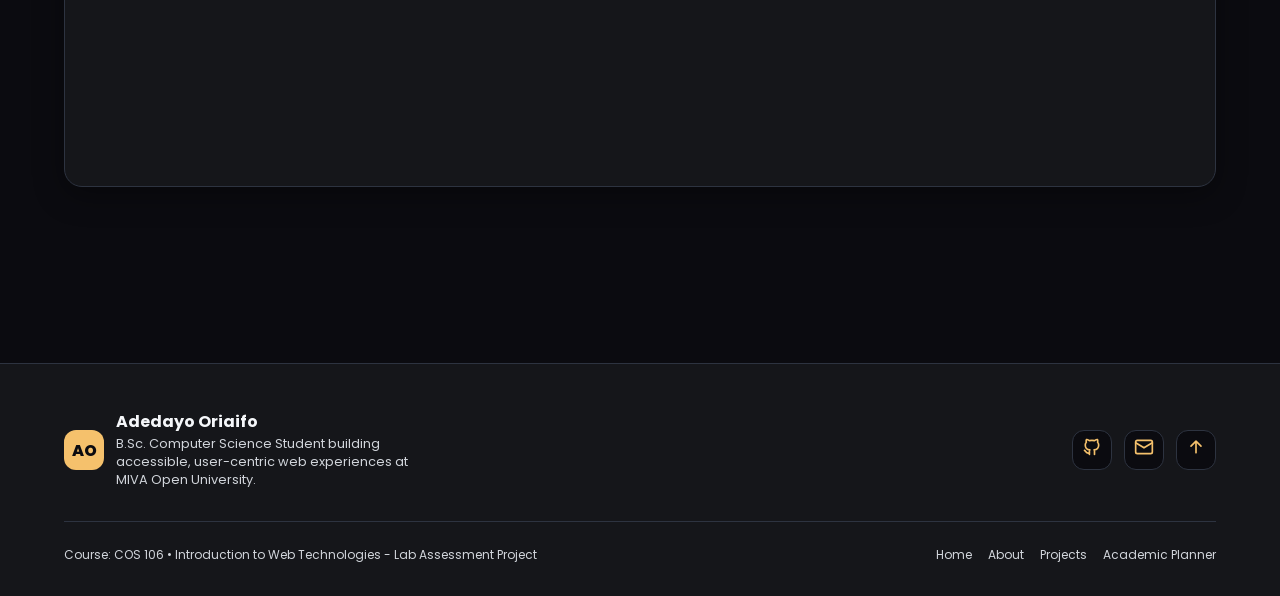
==== commit 10667525: "General clean up More cleanup of redundant entries." ====
--- a/index.html
+++ b/index.html
@@ -148,13 +148,11 @@
           <p class="text-sec" style="font-size:0.9rem;">Please watch this short introductory video of my academic portfolio showcase.</p>
         </div>
         <div class="video-frame">
-          <iframe
-            src="https://www.youtube.com/embed/dQw4w9WgXcQ"
-            title="Video presentation placeholder"
-            frameborder="0"
-            allow="accelerometer; autoplay; clipboard-write; encrypted-media; gyroscope; picture-in-picture; web-share"
-            allowfullscreen>
-          </iframe>
+          <iframe width="560" height="315" src="https://www.youtube.com/embed/Sx8N5BVvhi4"
+          title="A Brief Walkthrough of My Project"
+          frameborder="0" allow="accelerometer; autoplay; clipboard-write; encrypted-media; gyroscope; picture-in-picture; web-share"
+          referrerpolicy="strict-origin-when-cross-origin" allowfullscreen>
+        </iframe>
         </div>
       </div>
 
@@ -162,7 +160,7 @@
   </div>
 </main>
 
-<!-- ===================== FOOTER ===================== -->
+<!-- FOOTER -->
 <footer class="site-footer">
   <div class="container">
     <div class="footer-top">
@@ -180,7 +178,7 @@
       </div>
     </div>
     <div class="footer-bottom">
-      <span>Course: COS 106 • Practical Term Project (20 Marks)</span>
+      <span>Course: COS 106 • Introduction to Web Technologies - Lab Assessment Project</span>
       <div class="footer-links">
         <a href="index.html">Home</a>
         <a href="about.html">About</a>
--- a/styles.css
+++ b/styles.css
@@ -1,6 +1,9 @@
 @import url('https://fonts.googleapis.com/css2?family=Poppins:wght@400;500;600;700;800&display=swap');
 
 /* ===================== THEME VARIABLES ===================== */
+/* I did extensive research on color theory before settling on this palette. */
+/* I wanted a dark theme that was easy on the eyes, but also had a pop of color to make it feel lively and energetic. */
+/* The accent colors are meant to draw attention to important elements without being overwhelming. */
 :root {
   /* Dark Theme */
   --bg-main: #0B0B10;
@@ -196,14 +199,6 @@
   background: var(--accent-pri);
 }
 
-.nav-separator {
-  display: none;
-  width: 1px; height: 24px;
-  background: var(--color-border);
-  margin: 0 16px;
-}
-@media (min-width: 768px) { .nav-separator { display: block; } }
-
 .header-actions {
   display: flex;
   align-items: center;
@@ -418,6 +413,8 @@
 .hero-avatar img { width: 100%; height: 100%; object-fit: cover; }
 
 .hero-copy { flex-grow: 1; display: flex; flex-direction: column; gap: 16px; }
+.hero-copy .eyebrow { align-self: center; }
+@media (min-width: 640px) { .hero-copy .eyebrow { align-self: flex-start; } }
 .hero-copy h1 { font-size: 2.2rem; line-height: 1.05; }
 @media (min-width: 640px) { .hero-copy h1 { font-size: 2.75rem; } }
 @media (min-width: 768px) { .hero-copy h1 { font-size: 3.25rem; } }
@@ -581,10 +578,10 @@
 .card-footnote svg { width: 16px; height: 16px; }
 
 .section-heading-row {
+  padding-top: 50px;
   display: flex;
   align-items: center;
   gap: 12px;
-  margin-bottom: 8px;
 }
 .section-heading-row svg { width: 24px; height: 24px; color: var(--accent-pri); }
 .section-heading-row h3 { font-size: 1.5rem; }
@@ -825,7 +822,9 @@
   display: grid;
   grid-template-columns: 1fr;
   gap: 32px;
-}
+  min-width: 0;
+}
+.planner-forms > * { min-width: 0; }
 @media (min-width: 1024px) { .planner-forms { grid-template-columns: 5fr 7fr; } }
 
 .task-form { display: flex; flex-direction: column; gap: 16px; }
@@ -852,6 +851,7 @@
   border-radius: 12px;
   padding: 4px;
   height: 30px;
+  min-width: 0;
 }
 .task-filter svg { width: 14px; height: 14px; color: var(--accent-pri); margin-left: 10px; flex-shrink: 0; }
 .task-filter select {
@@ -865,6 +865,7 @@
   line-height: 1;
   cursor: pointer;
   padding-right: 10px;
+  min-width: 0;
 }
 
 .task-list { display: flex; flex-direction: column; gap: 12px; }
